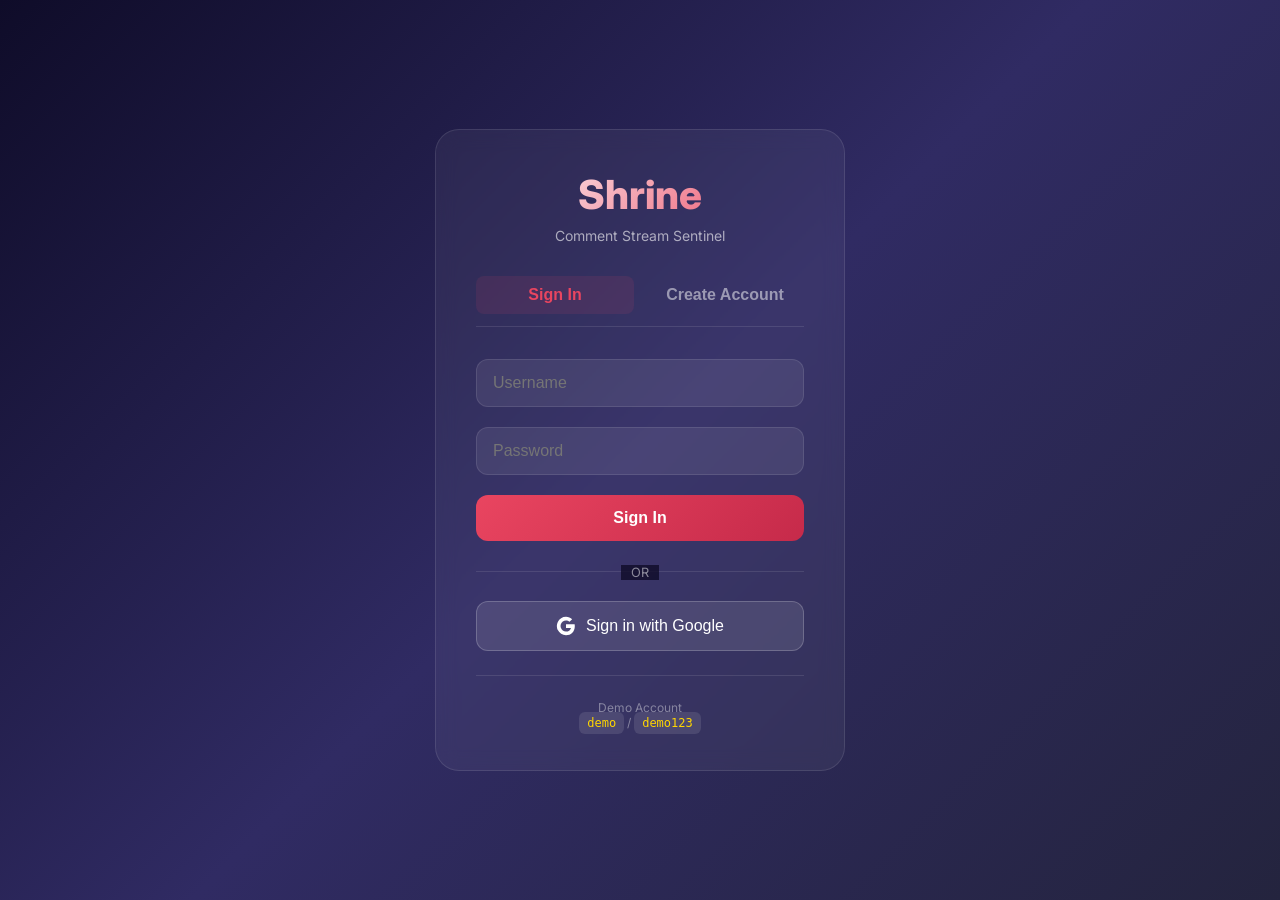
==== frontend/index.html @ d0cd7b04 "Initial commit of Shrine application" ====
<!DOCTYPE html>
<html lang="en">
<head>
    <meta charset="UTF-8">
    <meta name="viewport" content="width=device-width, initial-scale=1.0">
    <title>Shrine | Login</title>
    <link href="https://fonts.googleapis.com/css2?family=Inter:wght@400;500;600;700;800&display=swap" rel="stylesheet">
    <style>
        * {
            margin: 0;
            padding: 0;
            box-sizing: border-box;
        }
        body {
            font-family: 'Inter', sans-serif;
            background: linear-gradient(135deg, #0f0c29 0%, #302b63 50%, #24243e 100%);
            min-height: 100vh;
            display: flex;
            align-items: center;
            justify-content: center;
        }
        .login-container {
            width: 100%;
            max-width: 450px;
            padding: 20px;
        }
        .login-card {
            background: rgba(255, 255, 255, 0.05);
            backdrop-filter: blur(10px);
            border-radius: 24px;
            padding: 40px;
            border: 1px solid rgba(255, 255, 255, 0.1);
        }
        .logo {
            text-align: center;
            margin-bottom: 32px;
        }
        .logo h1 {
            font-size: 2.5rem;
            font-weight: 800;
            background: linear-gradient(135deg, #fff, #e94560);
            -webkit-background-clip: text;
            -webkit-text-fill-color: transparent;
        }
        .logo p {
            color: rgba(255, 255, 255, 0.6);
            font-size: 0.875rem;
            margin-top: 8px;
        }
        .tabs {
            display: flex;
            gap: 12px;
            margin-bottom: 32px;
            border-bottom: 1px solid rgba(255, 255, 255, 0.1);
            padding-bottom: 12px;
        }
        .tab-btn {
            flex: 1;
            background: none;
            border: none;
            padding: 10px;
            font-size: 1rem;
            font-weight: 600;
            color: rgba(255, 255, 255, 0.5);
            cursor: pointer;
            border-radius: 8px;
        }
        .tab-btn.active {
            color: #e94560;
            background: rgba(233, 69, 96, 0.1);
        }
        .form-group {
            margin-bottom: 20px;
        }
        .form-group input {
            width: 100%;
            padding: 14px 16px;
            background: rgba(255, 255, 255, 0.08);
            border: 1px solid rgba(255, 255, 255, 0.1);
            border-radius: 12px;
            color: white;
            font-size: 1rem;
        }
        .form-group input:focus {
            outline: none;
            border-color: #e94560;
        }
        .btn-primary {
            width: 100%;
            padding: 14px;
            background: linear-gradient(135deg, #e94560, #c62a4a);
            border: none;
            border-radius: 12px;
            color: white;
            font-size: 1rem;
            font-weight: 600;
            cursor: pointer;
        }
        .error-message {
            background: rgba(233, 69, 96, 0.2);
            border-left: 3px solid #e94560;
            padding: 12px;
            border-radius: 8px;
            margin-top: 16px;
            font-size: 0.875rem;
            color: #ff6b6b;
        }
        .success-message {
            background: rgba(0, 200, 83, 0.2);
            border-left: 3px solid #00c853;
            padding: 12px;
            border-radius: 8px;
            margin-top: 16px;
            font-size: 0.875rem;
            color: #00c853;
        }
        .demo-credentials {
            margin-top: 24px;
            padding-top: 24px;
            border-top: 1px solid rgba(255, 255, 255, 0.1);
            text-align: center;
        }
        .demo-credentials p {
            color: rgba(255, 255, 255, 0.4);
            font-size: 0.75rem;
        }
        .demo-credentials code {
            background: rgba(255, 255, 255, 0.1);
            padding: 4px 8px;
            border-radius: 6px;
            font-size: 0.75rem;
            color: #ffd600;
        }
        .form-container {
            display: none;
        }
        .form-container.active {
            display: block;
        }
        .google-btn {
            width: 100%;
            padding: 14px;
            background: rgba(255, 255, 255, 0.1);
            border: 1px solid rgba(255, 255, 255, 0.2);
            border-radius: 12px;
            color: white;
            font-size: 1rem;
            font-weight: 500;
            cursor: pointer;
            margin-top: 16px;
            display: flex;
            align-items: center;
            justify-content: center;
            gap: 10px;
        }
        .google-btn:hover {
            background: rgba(255, 255, 255, 0.15);
        }
        .divider {
            text-align: center;
            margin: 20px 0;
            position: relative;
        }
        .divider::before {
            content: '';
            position: absolute;
            top: 50%;
            left: 0;
            right: 0;
            height: 1px;
            background: rgba(255, 255, 255, 0.1);
        }
        .divider span {
            background: rgba(15, 12, 41, 0.8);
            padding: 0 10px;
            position: relative;
            font-size: 0.8rem;
            color: rgba(255, 255, 255, 0.5);
        }
    </style>
</head>
<body>
    <div class="login-container">
        <div class="login-card">
            <div class="logo">
                <h1>Shrine</h1>
                <p>Comment Stream Sentinel</p>
            </div>
            <div class="tabs">
                <button class="tab-btn active" onclick="switchTab('login')">Sign In</button>
                <button class="tab-btn" onclick="switchTab('register')">Create Account</button>
            </div>
            <div id="loginForm" class="form-container active">
                <div class="form-group">
                    <input type="text" id="loginUsername" placeholder="Username">
                </div>
                <div class="form-group">
                    <input type="password" id="loginPassword" placeholder="Password">
                </div>
                <button class="btn-primary" onclick="handleLogin()">Sign In</button>
                <div class="divider"><span>OR</span></div>
                <button class="google-btn" onclick="handleGoogleLogin()">
                    <svg width="20" height="20" viewBox="0 0 24 24">
                        <path fill="white" d="M22.56 12.25c0-.78-.07-1.53-.2-2.25H12v4.26h5.92c-.26 1.37-1.04 2.53-2.21 3.31v2.77h3.57c2.08-1.92 3.28-4.74 3.28-8.09z"/>
                        <path fill="white" d="M12 23c2.97 0 5.46-.98 7.28-2.66l-3.57-2.77c-.98.66-2.23 1.06-3.71 1.06-2.86 0-5.29-1.93-6.16-4.53H2.18v2.84C3.99 20.53 7.7 23 12 23z"/>
                        <path fill="white" d="M5.84 14.09c-.22-.66-.35-1.36-.35-2.09s.13-1.43.35-2.09V7.07H2.18C1.43 8.55 1 10.22 1 12s.43 3.45 1.18 4.93l2.85-2.22.81-.62z"/>
                        <path fill="white" d="M12 5.38c1.62 0 3.06.56 4.21 1.64l3.15-3.15C17.45 2.09 14.97 1 12 1 7.7 1 3.99 3.47 2.18 7.07l3.66 2.84c.87-2.6 3.3-4.53 6.16-4.53z"/>
                    </svg>
                    Sign in with Google
                </button>
                <div id="loginError"></div>
            </div>
            <div id="registerForm" class="form-container">
                <div class="form-group">
                    <input type="text" id="regUsername" placeholder="Username">
                </div>
                <div class="form-group">
                    <input type="email" id="regEmail" placeholder="Email">
                </div>
                <div class="form-group">
                    <input type="password" id="regPassword" placeholder="Password">
                </div>
                <div class="form-group">
                    <input type="password" id="regConfirmPassword" placeholder="Confirm Password">
                </div>
                <button class="btn-primary" onclick="handleRegister()">Create Account</button>
                <div id="regError"></div>
            </div>
            <div class="demo-credentials">
                <p>Demo Account</p>
                <p><code>demo</code> / <code>demo123</code></p>
            </div>
        </div>
    </div>
    <script>
        const API_URL = window.location.hostname === 'localhost' ? 'http://localhost:8080' : '';
        
        function switchTab(tab) {
            const loginForm = document.getElementById('loginForm');
            const registerForm = document.getElementById('registerForm');
            const tabs = document.querySelectorAll('.tab-btn');
            tabs.forEach(t => t.classList.remove('active'));
            if (tab === 'login') {
                loginForm.classList.add('active');
                registerForm.classList.remove('active');
                tabs[0].classList.add('active');
            } else {
                loginForm.classList.remove('active');
                registerForm.classList.add('active');
                tabs[1].classList.add('active');
            }
        }
        
        async function handleLogin() {
            const username = document.getElementById('loginUsername').value;
            const password = document.getElementById('loginPassword').value;
            const errorDiv = document.getElementById('loginError');
            if (!username || !password) {
                errorDiv.innerHTML = '<div class="error-message">Please enter username and password</div>';
                return;
            }
            try {
                const response = await fetch(`${API_URL}/api/auth/login`, {
                    method: 'POST',
                    headers: {'Content-Type': 'application/json'},
                    body: JSON.stringify({username, password})
                });
                const data = await response.json();
                if (response.ok && data.success) {
                    localStorage.setItem('shrine_token', data.token);
                    localStorage.setItem('shrine_username', data.username);
                    window.location.href = 'dashboard.html';
                } else {
                    errorDiv.innerHTML = `<div class="error-message">${data.error || 'Login failed'}</div>`;
                }
            } catch (error) {
                errorDiv.innerHTML = '<div class="error-message">Connection error. Make sure backend is running.</div>';
            }
        }
        
        async function handleRegister() {
            const username = document.getElementById('regUsername').value;
            const email = document.getElementById('regEmail').value;
            const password = document.getElementById('regPassword').value;
            const confirm = document.getElementById('regConfirmPassword').value;
            const errorDiv = document.getElementById('regError');
            if (!username || !email || !password) {
                errorDiv.innerHTML = '<div class="error-message">Please fill all fields</div>';
                return;
            }
            if (password !== confirm) {
                errorDiv.innerHTML = '<div class="error-message">Passwords do not match</div>';
                return;
            }
            if (password.length < 4) {
                errorDiv.innerHTML = '<div class="error-message">Password must be at least 4 characters</div>';
                return;
            }
            try {
                const response = await fetch(`${API_URL}/api/auth/register`, {
                    method: 'POST',
                    headers: {'Content-Type': 'application/json'},
                    body: JSON.stringify({username, password, email})
                });
                const data = await response.json();
                if (response.ok && data.success) {
                    errorDiv.innerHTML = '<div class="success-message">Registration successful! Please sign in.</div>';
                    setTimeout(() => switchTab('login'), 1500);
                } else {
                    errorDiv.innerHTML = `<div class="error-message">${data.error || 'Registration failed'}</div>`;
                }
            } catch (error) {
                errorDiv.innerHTML = '<div class="error-message">Connection error. Make sure backend is running.</div>';
            }
        }
        
        async function handleGoogleLogin() {
            try {
                const response = await fetch(`${API_URL}/api/auth/google`, {
                    method: 'POST',
                    headers: {'Content-Type': 'application/json'},
                    body: JSON.stringify({id_token: 'test_token'})
                });
                const data = await response.json();
                if (response.ok && data.token) {
                    localStorage.setItem('shrine_token', data.token);
                    localStorage.setItem('shrine_username', data.user.username);
                    window.location.href = 'dashboard.html';
                } else {
                    document.getElementById('loginError').innerHTML = '<div class="error-message">Google sign in not configured yet. Use demo account.</div>';
                }
            } catch (error) {
                document.getElementById('loginError').innerHTML = '<div class="error-message">Google sign in not configured yet. Use demo account.</div>';
            }
        }
    </script>
</body>
</html>
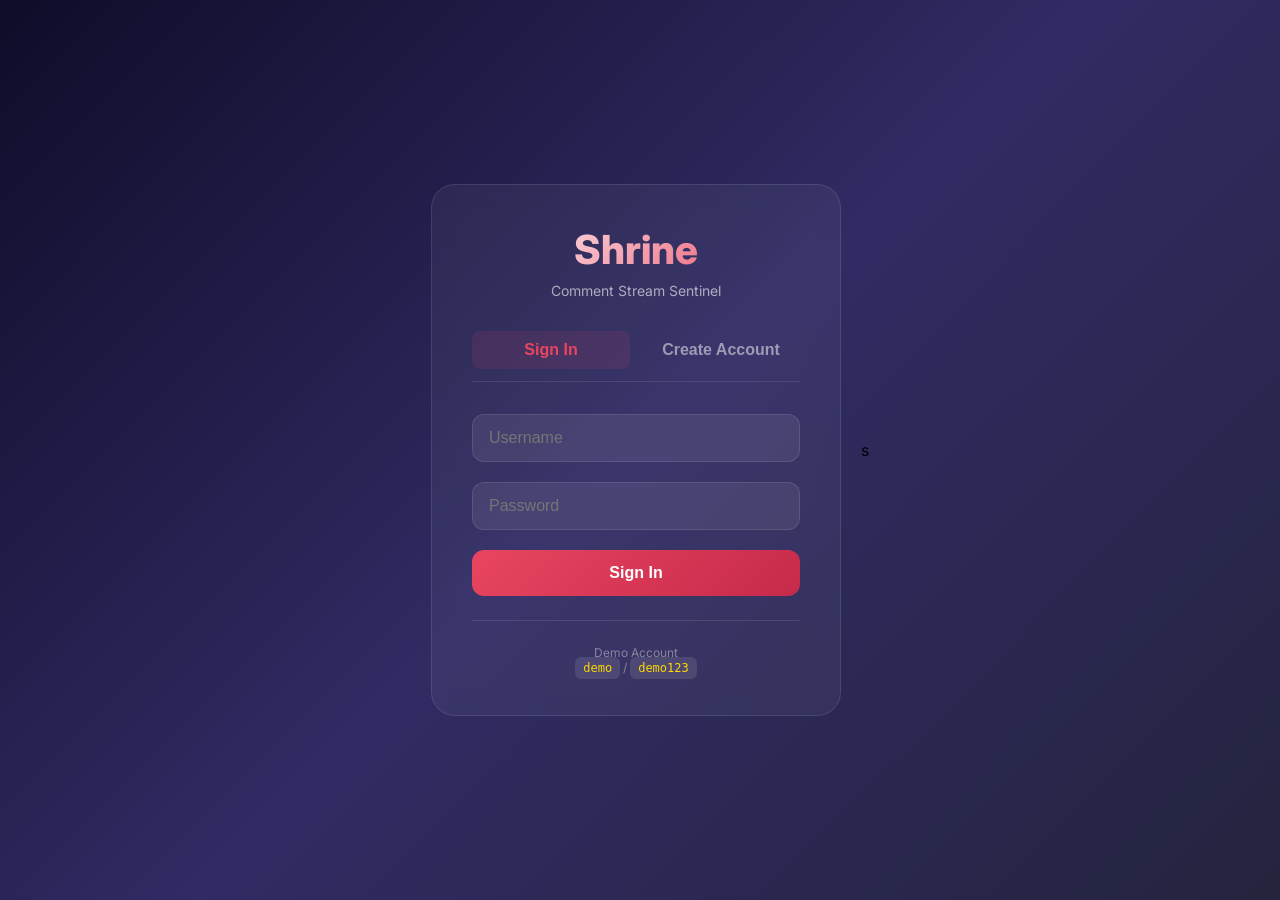
==== commit e4ca65b0: "Final Shrine application with VADER sentiment analyzer" ====
--- a/frontend/index.html
+++ b/frontend/index.html
@@ -6,333 +6,89 @@
     <title>Shrine | Login</title>
     <link href="https://fonts.googleapis.com/css2?family=Inter:wght@400;500;600;700;800&display=swap" rel="stylesheet">
     <style>
-        * {
-            margin: 0;
-            padding: 0;
-            box-sizing: border-box;
-        }
-        body {
-            font-family: 'Inter', sans-serif;
-            background: linear-gradient(135deg, #0f0c29 0%, #302b63 50%, #24243e 100%);
-            min-height: 100vh;
-            display: flex;
-            align-items: center;
-            justify-content: center;
-        }
-        .login-container {
-            width: 100%;
-            max-width: 450px;
-            padding: 20px;
-        }
-        .login-card {
-            background: rgba(255, 255, 255, 0.05);
-            backdrop-filter: blur(10px);
-            border-radius: 24px;
-            padding: 40px;
-            border: 1px solid rgba(255, 255, 255, 0.1);
-        }
-        .logo {
-            text-align: center;
-            margin-bottom: 32px;
-        }
-        .logo h1 {
-            font-size: 2.5rem;
-            font-weight: 800;
-            background: linear-gradient(135deg, #fff, #e94560);
-            -webkit-background-clip: text;
-            -webkit-text-fill-color: transparent;
-        }
-        .logo p {
-            color: rgba(255, 255, 255, 0.6);
-            font-size: 0.875rem;
-            margin-top: 8px;
-        }
-        .tabs {
-            display: flex;
-            gap: 12px;
-            margin-bottom: 32px;
-            border-bottom: 1px solid rgba(255, 255, 255, 0.1);
-            padding-bottom: 12px;
-        }
-        .tab-btn {
-            flex: 1;
-            background: none;
-            border: none;
-            padding: 10px;
-            font-size: 1rem;
-            font-weight: 600;
-            color: rgba(255, 255, 255, 0.5);
-            cursor: pointer;
-            border-radius: 8px;
-        }
-        .tab-btn.active {
-            color: #e94560;
-            background: rgba(233, 69, 96, 0.1);
-        }
-        .form-group {
-            margin-bottom: 20px;
-        }
-        .form-group input {
-            width: 100%;
-            padding: 14px 16px;
-            background: rgba(255, 255, 255, 0.08);
-            border: 1px solid rgba(255, 255, 255, 0.1);
-            border-radius: 12px;
-            color: white;
-            font-size: 1rem;
-        }
-        .form-group input:focus {
-            outline: none;
-            border-color: #e94560;
-        }
-        .btn-primary {
-            width: 100%;
-            padding: 14px;
-            background: linear-gradient(135deg, #e94560, #c62a4a);
-            border: none;
-            border-radius: 12px;
-            color: white;
-            font-size: 1rem;
-            font-weight: 600;
-            cursor: pointer;
-        }
-        .error-message {
-            background: rgba(233, 69, 96, 0.2);
-            border-left: 3px solid #e94560;
-            padding: 12px;
-            border-radius: 8px;
-            margin-top: 16px;
-            font-size: 0.875rem;
-            color: #ff6b6b;
-        }
-        .success-message {
-            background: rgba(0, 200, 83, 0.2);
-            border-left: 3px solid #00c853;
-            padding: 12px;
-            border-radius: 8px;
-            margin-top: 16px;
-            font-size: 0.875rem;
-            color: #00c853;
-        }
-        .demo-credentials {
-            margin-top: 24px;
-            padding-top: 24px;
-            border-top: 1px solid rgba(255, 255, 255, 0.1);
-            text-align: center;
-        }
-        .demo-credentials p {
-            color: rgba(255, 255, 255, 0.4);
-            font-size: 0.75rem;
-        }
-        .demo-credentials code {
-            background: rgba(255, 255, 255, 0.1);
-            padding: 4px 8px;
-            border-radius: 6px;
-            font-size: 0.75rem;
-            color: #ffd600;
-        }
-        .form-container {
-            display: none;
-        }
-        .form-container.active {
-            display: block;
-        }
-        .google-btn {
-            width: 100%;
-            padding: 14px;
-            background: rgba(255, 255, 255, 0.1);
-            border: 1px solid rgba(255, 255, 255, 0.2);
-            border-radius: 12px;
-            color: white;
-            font-size: 1rem;
-            font-weight: 500;
-            cursor: pointer;
-            margin-top: 16px;
-            display: flex;
-            align-items: center;
-            justify-content: center;
-            gap: 10px;
-        }
-        .google-btn:hover {
-            background: rgba(255, 255, 255, 0.15);
-        }
-        .divider {
-            text-align: center;
-            margin: 20px 0;
-            position: relative;
-        }
-        .divider::before {
-            content: '';
-            position: absolute;
-            top: 50%;
-            left: 0;
-            right: 0;
-            height: 1px;
-            background: rgba(255, 255, 255, 0.1);
-        }
-        .divider span {
-            background: rgba(15, 12, 41, 0.8);
-            padding: 0 10px;
-            position: relative;
-            font-size: 0.8rem;
-            color: rgba(255, 255, 255, 0.5);
-        }
+        * { margin: 0; padding: 0; box-sizing: border-box; }
+        body { font-family: 'Inter', sans-serif; background: linear-gradient(135deg, #0f0c29 0%, #302b63 50%, #24243e 100%); min-height: 100vh; display: flex; align-items: center; justify-content: center; }
+        .login-container { width: 100%; max-width: 450px; padding: 20px; }
+        .login-card { background: rgba(255,255,255,0.05); backdrop-filter: blur(10px); border-radius: 24px; padding: 40px; border: 1px solid rgba(255,255,255,0.1); }
+        .logo { text-align: center; margin-bottom: 32px; }
+        .logo h1 { font-size: 2.5rem; font-weight: 800; background: linear-gradient(135deg, #fff, #e94560); -webkit-background-clip: text; -webkit-text-fill-color: transparent; }
+        .logo p { color: rgba(255,255,255,0.6); font-size: 0.875rem; margin-top: 8px; }
+        .tabs { display: flex; gap: 12px; margin-bottom: 32px; border-bottom: 1px solid rgba(255,255,255,0.1); padding-bottom: 12px; }
+        .tab-btn { flex: 1; background: none; border: none; padding: 10px; font-size: 1rem; font-weight: 600; color: rgba(255,255,255,0.5); cursor: pointer; border-radius: 8px; }
+        .tab-btn.active { color: #e94560; background: rgba(233,69,96,0.1); }
+        .form-group { margin-bottom: 20px; }
+        .form-group input { width: 100%; padding: 14px 16px; background: rgba(255,255,255,0.08); border: 1px solid rgba(255,255,255,0.1); border-radius: 12px; color: white; font-size: 1rem; }
+        .form-group input:focus { outline: none; border-color: #e94560; }
+        .btn-primary { width: 100%; padding: 14px; background: linear-gradient(135deg, #e94560, #c62a4a); border: none; border-radius: 12px; color: white; font-size: 1rem; font-weight: 600; cursor: pointer; }
+        .error-message { background: rgba(233,69,96,0.2); border-left: 3px solid #e94560; padding: 12px; border-radius: 8px; margin-top: 16px; font-size: 0.875rem; color: #ff6b6b; }
+        .success-message { background: rgba(0,200,83,0.2); border-left: 3px solid #00c853; padding: 12px; border-radius: 8px; margin-top: 16px; font-size: 0.875rem; color: #00c853; }
+        .demo-credentials { margin-top: 24px; padding-top: 24px; border-top: 1px solid rgba(255,255,255,0.1); text-align: center; }
+        .demo-credentials p { color: rgba(255,255,255,0.4); font-size: 0.75rem; }
+        .demo-credentials code { background: rgba(255,255,255,0.1); padding: 4px 8px; border-radius: 6px; font-size: 0.75rem; color: #ffd600; }
+        .form-container { display: none; }
+        .form-container.active { display: block; }
     </style>
 </head>
 <body>
     <div class="login-container">
         <div class="login-card">
-            <div class="logo">
-                <h1>Shrine</h1>
-                <p>Comment Stream Sentinel</p>
-            </div>
-            <div class="tabs">
-                <button class="tab-btn active" onclick="switchTab('login')">Sign In</button>
-                <button class="tab-btn" onclick="switchTab('register')">Create Account</button>
-            </div>
+            <div class="logo"><h1>Shrine</h1><p>Comment Stream Sentinel</p></div>
+            <div class="tabs"><button class="tab-btn active" onclick="switchTab('login')">Sign In</button><button class="tab-btn" onclick="switchTab('register')">Create Account</button></div>
             <div id="loginForm" class="form-container active">
-                <div class="form-group">
-                    <input type="text" id="loginUsername" placeholder="Username">
-                </div>
-                <div class="form-group">
-                    <input type="password" id="loginPassword" placeholder="Password">
-                </div>
+                <div class="form-group"><input type="text" id="loginUsername" placeholder="Username"></div>
+                <div class="form-group"><input type="password" id="loginPassword" placeholder="Password"></div>
                 <button class="btn-primary" onclick="handleLogin()">Sign In</button>
-                <div class="divider"><span>OR</span></div>
-                <button class="google-btn" onclick="handleGoogleLogin()">
-                    <svg width="20" height="20" viewBox="0 0 24 24">
-                        <path fill="white" d="M22.56 12.25c0-.78-.07-1.53-.2-2.25H12v4.26h5.92c-.26 1.37-1.04 2.53-2.21 3.31v2.77h3.57c2.08-1.92 3.28-4.74 3.28-8.09z"/>
-                        <path fill="white" d="M12 23c2.97 0 5.46-.98 7.28-2.66l-3.57-2.77c-.98.66-2.23 1.06-3.71 1.06-2.86 0-5.29-1.93-6.16-4.53H2.18v2.84C3.99 20.53 7.7 23 12 23z"/>
-                        <path fill="white" d="M5.84 14.09c-.22-.66-.35-1.36-.35-2.09s.13-1.43.35-2.09V7.07H2.18C1.43 8.55 1 10.22 1 12s.43 3.45 1.18 4.93l2.85-2.22.81-.62z"/>
-                        <path fill="white" d="M12 5.38c1.62 0 3.06.56 4.21 1.64l3.15-3.15C17.45 2.09 14.97 1 12 1 7.7 1 3.99 3.47 2.18 7.07l3.66 2.84c.87-2.6 3.3-4.53 6.16-4.53z"/>
-                    </svg>
-                    Sign in with Google
-                </button>
                 <div id="loginError"></div>
             </div>
             <div id="registerForm" class="form-container">
-                <div class="form-group">
-                    <input type="text" id="regUsername" placeholder="Username">
-                </div>
-                <div class="form-group">
-                    <input type="email" id="regEmail" placeholder="Email">
-                </div>
-                <div class="form-group">
-                    <input type="password" id="regPassword" placeholder="Password">
-                </div>
-                <div class="form-group">
-                    <input type="password" id="regConfirmPassword" placeholder="Confirm Password">
-                </div>
+                <div class="form-group"><input type="text" id="regUsername" placeholder="Username"></div>
+                <div class="form-group"><input type="email" id="regEmail" placeholder="Email"></div>
+                <div class="form-group"><input type="password" id="regPassword" placeholder="Password"></div>
+                <div class="form-group"><input type="password" id="regConfirmPassword" placeholder="Confirm Password"></div>
                 <button class="btn-primary" onclick="handleRegister()">Create Account</button>
                 <div id="regError"></div>
             </div>
-            <div class="demo-credentials">
-                <p>Demo Account</p>
-                <p><code>demo</code> / <code>demo123</code></p>
-            </div>
+            <div class="demo-credentials"><p>Demo Account</p><p><code>demo</code> / <code>demo123</code></p></div>
         </div>
     </div>
     <script>
         const API_URL = window.location.hostname === 'localhost' ? 'http://localhost:8080' : '';
-        
         function switchTab(tab) {
             const loginForm = document.getElementById('loginForm');
             const registerForm = document.getElementById('registerForm');
             const tabs = document.querySelectorAll('.tab-btn');
             tabs.forEach(t => t.classList.remove('active'));
-            if (tab === 'login') {
-                loginForm.classList.add('active');
-                registerForm.classList.remove('active');
-                tabs[0].classList.add('active');
-            } else {
-                loginForm.classList.remove('active');
-                registerForm.classList.add('active');
-                tabs[1].classList.add('active');
-            }
+            if (tab === 'login') { loginForm.classList.add('active'); registerForm.classList.remove('active'); tabs[0].classList.add('active'); }
+            else { loginForm.classList.remove('active'); registerForm.classList.add('active'); tabs[1].classList.add('active'); }
         }
-        
         async function handleLogin() {
             const username = document.getElementById('loginUsername').value;
             const password = document.getElementById('loginPassword').value;
             const errorDiv = document.getElementById('loginError');
-            if (!username || !password) {
-                errorDiv.innerHTML = '<div class="error-message">Please enter username and password</div>';
-                return;
-            }
+            if (!username || !password) { errorDiv.innerHTML = '<div class="error-message">Please enter username and password</div>'; return; }
             try {
-                const response = await fetch(`${API_URL}/api/auth/login`, {
-                    method: 'POST',
-                    headers: {'Content-Type': 'application/json'},
-                    body: JSON.stringify({username, password})
-                });
+                const response = await fetch(`${API_URL}/api/auth/login`, { method: 'POST', headers: {'Content-Type': 'application/json'}, body: JSON.stringify({username, password}) });
                 const data = await response.json();
-                if (response.ok && data.success) {
-                    localStorage.setItem('shrine_token', data.token);
-                    localStorage.setItem('shrine_username', data.username);
-                    window.location.href = 'dashboard.html';
-                } else {
-                    errorDiv.innerHTML = `<div class="error-message">${data.error || 'Login failed'}</div>`;
-                }
-            } catch (error) {
-                errorDiv.innerHTML = '<div class="error-message">Connection error. Make sure backend is running.</div>';
-            }
+                if (response.ok && data.success) { localStorage.setItem('shrine_token', data.token); localStorage.setItem('shrine_username', data.username); window.location.href = 'dashboard.html'; }
+                else { errorDiv.innerHTML = `<div class="error-message">${data.error || 'Login failed'}</div>`; }
+            } catch(error) { errorDiv.innerHTML = '<div class="error-message">Connection error. Make sure backend is running.</div>'; }
         }
-        
         async function handleRegister() {
             const username = document.getElementById('regUsername').value;
             const email = document.getElementById('regEmail').value;
             const password = document.getElementById('regPassword').value;
             const confirm = document.getElementById('regConfirmPassword').value;
             const errorDiv = document.getElementById('regError');
-            if (!username || !email || !password) {
-                errorDiv.innerHTML = '<div class="error-message">Please fill all fields</div>';
-                return;
-            }
-            if (password !== confirm) {
-                errorDiv.innerHTML = '<div class="error-message">Passwords do not match</div>';
-                return;
-            }
-            if (password.length < 4) {
-                errorDiv.innerHTML = '<div class="error-message">Password must be at least 4 characters</div>';
-                return;
-            }
+            if (!username || !email || !password) { errorDiv.innerHTML = '<div class="error-message">Please fill all fields</div>'; return; }
+            if (password !== confirm) { errorDiv.innerHTML = '<div class="error-message">Passwords do not match</div>'; return; }
+            if (password.length < 4) { errorDiv.innerHTML = '<div class="error-message">Password must be at least 4 characters</div>'; return; }
             try {
-                const response = await fetch(`${API_URL}/api/auth/register`, {
-                    method: 'POST',
-                    headers: {'Content-Type': 'application/json'},
-                    body: JSON.stringify({username, password, email})
-                });
+                const response = await fetch(`${API_URL}/api/auth/register`, { method: 'POST', headers: {'Content-Type': 'application/json'}, body: JSON.stringify({username, password, email}) });
                 const data = await response.json();
-                if (response.ok && data.success) {
-                    errorDiv.innerHTML = '<div class="success-message">Registration successful! Please sign in.</div>';
-                    setTimeout(() => switchTab('login'), 1500);
-                } else {
-                    errorDiv.innerHTML = `<div class="error-message">${data.error || 'Registration failed'}</div>`;
-                }
-            } catch (error) {
-                errorDiv.innerHTML = '<div class="error-message">Connection error. Make sure backend is running.</div>';
-            }
-        }
-        
-        async function handleGoogleLogin() {
-            try {
-                const response = await fetch(`${API_URL}/api/auth/google`, {
-                    method: 'POST',
-                    headers: {'Content-Type': 'application/json'},
-                    body: JSON.stringify({id_token: 'test_token'})
-                });
-                const data = await response.json();
-                if (response.ok && data.token) {
-                    localStorage.setItem('shrine_token', data.token);
-                    localStorage.setItem('shrine_username', data.user.username);
-                    window.location.href = 'dashboard.html';
-                } else {
-                    document.getElementById('loginError').innerHTML = '<div class="error-message">Google sign in not configured yet. Use demo account.</div>';
-                }
-            } catch (error) {
-                document.getElementById('loginError').innerHTML = '<div class="error-message">Google sign in not configured yet. Use demo account.</div>';
-            }
+                if (response.ok && data.success) { errorDiv.innerHTML = '<div class="success-message">Registration successful! Please sign in.</div>'; setTimeout(() => switchTab('login'), 1500); }
+                else { errorDiv.innerHTML = `<div class="error-message">${data.error || 'Registration failed'}</div>`; }
+            } catch(error) { errorDiv.innerHTML = '<div class="error-message">Connection error. Make sure backend is running.</div>'; }
         }
     </script>
 </body>
-</html>+</html>s
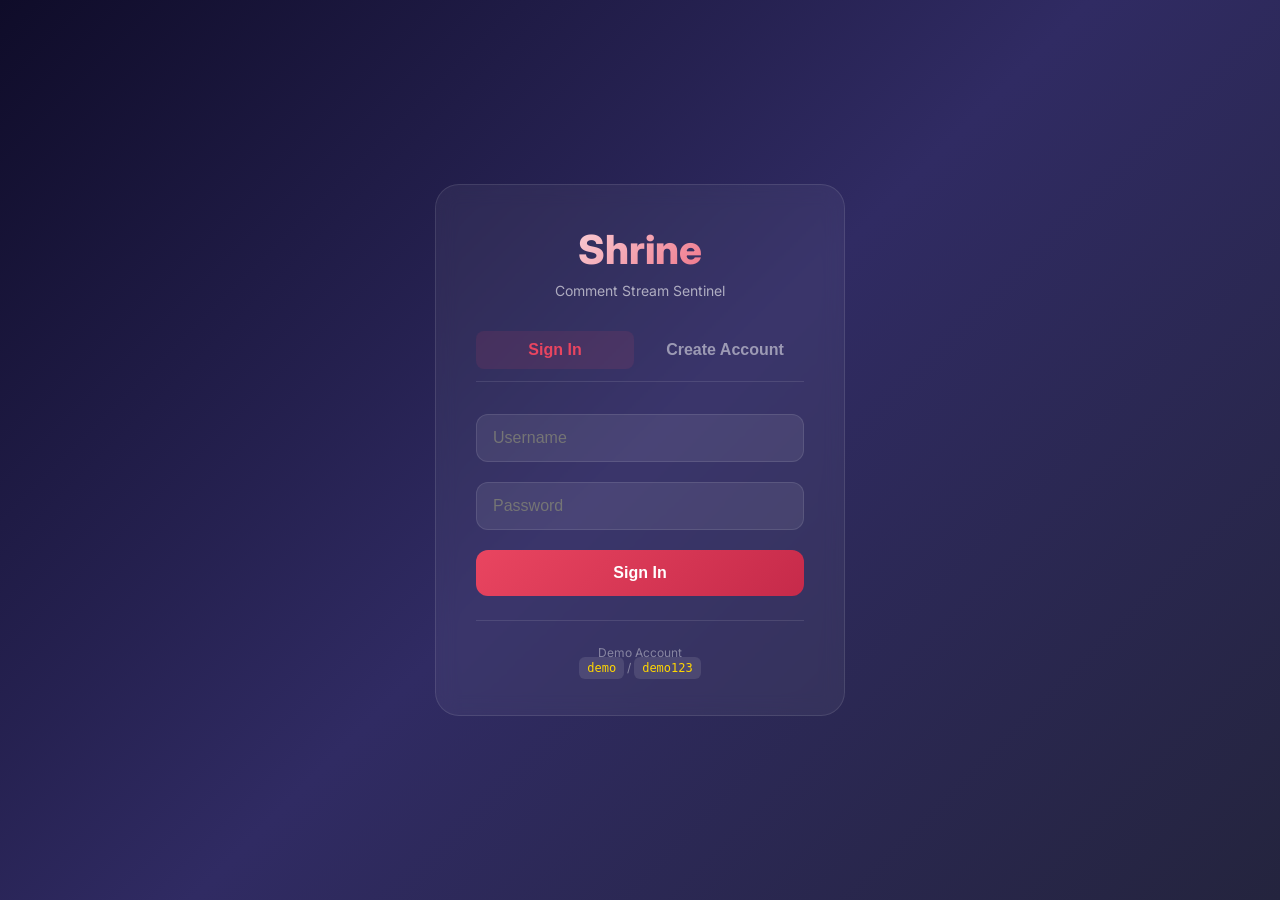
==== commit 5eeaf808: "Dashboard.js updated" ====
--- a/frontend/index.html
+++ b/frontend/index.html
@@ -91,4 +91,4 @@
         }
     </script>
 </body>
-</html>s+</html>
